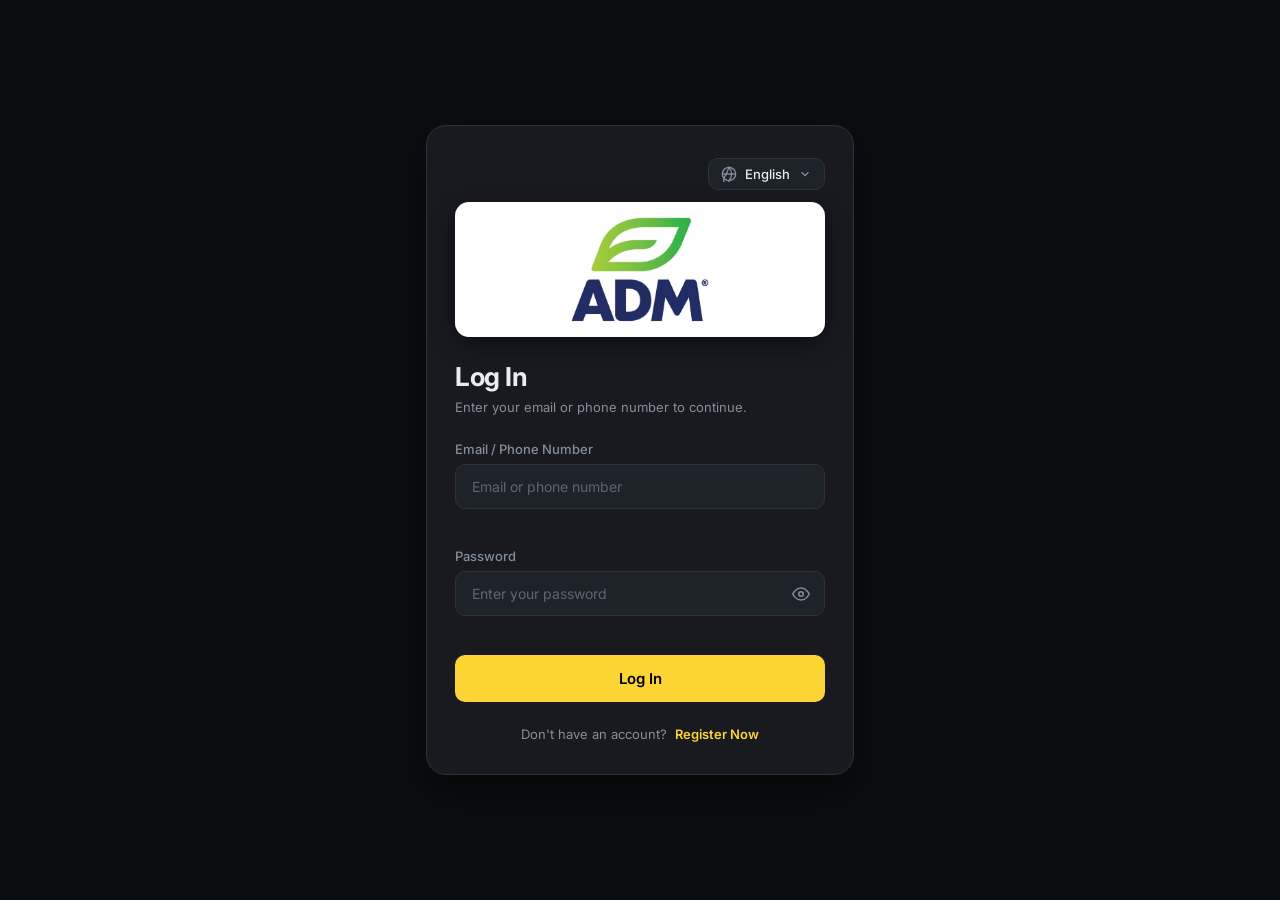
==== index.html @ 48a0dacd "Upload full project with vercel config and fixed backend" ====
<!DOCTYPE html>
<html lang="en" dir="ltr">
<head>
    <meta charset="UTF-8">
    <meta name="viewport" content="width=device-width, initial-scale=1.0">
    <title>ADM - Crypto Trading Platform</title>
    <link rel="stylesheet" href="index.css">
    <!-- فونت‌های استاندارد بین‌المللی -->
    <link rel="preconnect" href="https://fonts.googleapis.com">
    <link rel="preconnect" href="https://fonts.gstatic.com" crossorigin>
    <link href="https://fonts.googleapis.com/css2?family=Inter:wght@400;500;600;700&family=Vazirmatn:wght@400;500;600;700&display=swap" rel="stylesheet">
</head>
<body>

    <!-- نوار اعلان بالای صفحه -->
    <div id="toastNotification" class="toast-alert" aria-live="polite"></div>

    <div class="auth-wrapper">
        <div class="auth-card">
            
            <!-- دکمه شیک و کاستوم تغییر زبان -->
            <div class="card-top-bar">
                <div class="custom-dropdown" id="langDropdown">
                    <button type="button" class="lang-trigger" id="langTriggerBtn">
                        <svg class="globe-icon" viewBox="0 0 24 24" fill="none" stroke="currentColor" stroke-width="2">
                            <circle cx="12" cy="12" r="10"></circle>
                            <line x1="2" y1="12" x2="22" y2="12"></line>
                            <path d="M12 2a15.3 15.3 0 0 1 4 10 15.3 15.3 0 0 1-4 10 15.3 15.3 0 0 1-4 10 15.3 15.3 0 0 1-4-10 15.3 15.3 0 0 1 4-10z"></path>
                        </svg>
                        <span id="currentLangLabel">English</span>
                        <svg class="arrow-icon" viewBox="0 0 24 24" fill="none" stroke="currentColor" stroke-width="2">
                            <polyline points="6 9 12 15 18 9"></polyline>
                        </svg>
                    </button>

                    <div class="lang-menu" id="langMenu">
                        <div class="lang-item active" data-value="en">English <span class="check-mark">✓</span></div>
                        <div class="lang-item" data-value="fr">Français <span class="check-mark">✓</span></div>
                        <div class="lang-item" data-value="ru">Русский <span class="check-mark">✓</span></div>
                        <div class="lang-item" data-value="ar">العربية <span class="check-mark">✓</span></div>
                        <div class="lang-item" data-value="fa">فارسی <span class="check-mark">✓</span></div>
                    </div>
                </div>
            </div>

            <!-- لوگوی پلتفرم ADM -->
            <div class="auth-brand-logo">
                <img src="logo.jpg" alt="ADM Logo" class="brand-logo-img">
            </div>

            <!-- ================= فرم ورود (Log In) ================= -->
            <div id="loginSection" class="form-container">
                <h1 class="card-title" data-i18n="loginTitle">Log In</h1>
                <p class="card-subtitle" data-i18n="loginSubtitle">Enter your email or phone number to continue.</p>

                <form id="loginForm" novalidate autocomplete="off">
                    <div class="input-group">
                        <label data-i18n="identLabel">Email / Phone Number</label>
                        <div class="modern-input-wrapper">
                            <input type="text" id="loginIdentifier" data-i18n-ph="identPlaceholder" placeholder="Email or Phone Number">
                        </div>
                        <span class="error-msg" id="loginIdentError"></span>
                    </div>

                    <div class="input-group">
                        <label data-i18n="passwordLabel">Password</label>
                        <div class="modern-input-wrapper">
                            <input type="password" id="loginPassword" data-i18n-ph="passPlaceholder" placeholder="Enter your password">
                            <button type="button" class="eye-btn" data-target="loginPassword" aria-label="Toggle Password">
                                <svg class="eye-icon" viewBox="0 0 24 24" fill="none" stroke="currentColor" stroke-width="2">
                                    <path d="M1 12s4-8 11-8 11 8 11 8-4 8-11 8-11-8-11-8z"></path>
                                    <circle cx="12" cy="12" r="3"></circle>
                                </svg>
                            </button>
                        </div>
                        <span class="error-msg" id="loginPassError"></span>
                    </div>

                    <button type="submit" class="submit-btn" data-i18n="loginBtn">Log In</button>
                </form>

                <div class="switch-auth">
                    <span data-i18n="noAccountText">Don't have an account?</span>
                    <a href="javascript:void(0)" id="goToRegister" data-i18n="registerNowLink">Register Now</a>
                </div>
            </div>

            <!-- ================= فرم ثبت‌نام (Register) ================= -->
            <div id="registerSection" class="form-container hidden">
                <h1 class="card-title" data-i18n="regTitle">Create Account</h1>
                <p class="card-subtitle" data-i18n="regSubtitle">Enter your details to register.</p>

                <form id="registerForm" novalidate autocomplete="off">
                    
                    <!-- ورودی ایمیل یا شماره موبایل -->
                    <div class="input-group">
                        <label data-i18n="identLabel">Email / Phone Number</label>
                        <div class="modern-input-wrapper">
                            <input type="text" id="regIdentifier" data-i18n-ph="identPlaceholder" placeholder="Email or Phone Number">
                        </div>
                        <span class="error-msg" id="regIdentError"></span>
                    </div>

                    <!-- نام کامل -->
                    <div class="input-group">
                        <label data-i18n="fullNameLabel">Full Name</label>
                        <div class="modern-input-wrapper">
                            <input type="text" id="regFullName" data-i18n-ph="fullNamePlaceholder" placeholder="Your full name">
                        </div>
                        <span class="error-msg" id="regFullNameError"></span>
                    </div>

                    <!-- رمز عبور -->
                    <div class="input-group">
                        <label data-i18n="passwordLabel">Password</label>
                        <div class="modern-input-wrapper">
                            <input type="password" id="regPassword" data-i18n-ph="passPlaceholder" placeholder="Enter your password">
                            <button type="button" class="eye-btn" data-target="regPassword" aria-label="Toggle Password">
                                <svg class="eye-icon" viewBox="0 0 24 24" fill="none" stroke="currentColor" stroke-width="2">
                                    <path d="M1 12s4-8 11-8 11 8 11 8-4 8-11 8-11-8-11-8z"></path>
                                    <circle cx="12" cy="12" r="3"></circle>
                                </svg>
                            </button>
                        </div>
                        <span class="error-msg" id="regPassError"></span>
                    </div>

                    <!-- تکرار رمز عبور -->
                    <div class="input-group">
                        <label data-i18n="confirmPasswordLabel">Confirm Password</label>
                        <div class="modern-input-wrapper">
                            <input type="password" id="regConfirmPassword" data-i18n-ph="confirmPassPlaceholder" placeholder="Re-enter password">
                            <button type="button" class="eye-btn" data-target="regConfirmPassword" aria-label="Toggle Password">
                                <svg class="eye-icon" viewBox="0 0 24 24" fill="none" stroke="currentColor" stroke-width="2">
                                    <path d="M1 12s4-8 11-8 11 8 11 8-4 8-11 8-11-8-11-8z"></path>
                                    <circle cx="12" cy="12" r="3"></circle>
                                </svg>
                            </button>
                        </div>
                        <span class="error-msg" id="regConfirmPassError"></span>
                    </div>

                    <!-- کد دعوت (اجباری) -->
                    <div class="input-group">
                        <label data-i18n="inviteLabel">Invite Code *</label>
                        <div class="modern-input-wrapper">
                            <input type="text" id="regInviteCode" data-i18n-ph="invitePlaceholder" placeholder="Enter referral code">
                        </div>
                        <span class="error-msg" id="regInviteError"></span>
                    </div>

                    <!-- قوانین -->
                    <div class="terms-group">
                        <input type="checkbox" id="termsCheck">
                        <label for="termsCheck" data-i18n="termsLabel">I agree to the platform Terms of Service & Privacy Policy.</label>
                    </div>

                    <button type="submit" class="submit-btn" id="regSubmitBtn" disabled data-i18n="registerBtn">Register</button>
                </form>

                <div class="switch-auth">
                    <span data-i18n="alreadyRegisteredText">Already registered?</span>
                    <a href="javascript:void(0)" id="goToLogin" data-i18n="loginNowLink">Log In</a>
                </div>
            </div>

            <!-- ================= بخش کمکی صفحه اصلی ================= -->
            <div id="homeSection" class="form-container hidden">
                <div class="home-box">
                    <div class="home-badge">
                        <svg viewBox="0 0 24 24" fill="none" stroke="currentColor" stroke-width="2.5">
                            <polyline points="20 6 9 17 4 12"></polyline>
                        </svg>
                    </div>
                    <h1 class="card-title" data-i18n="homeTitle">Dashboard</h1>
                    <p class="card-subtitle" id="userGreeting"></p>
                    <div class="home-card-mockup">
                        <div class="home-info-text" data-i18n="homeInfo">System ready. Waiting for remaining 5 platform pages.</div>
                    </div>
                    <button type="button" class="logout-btn" id="logoutBtn" data-i18n="logoutBtn">Log Out</button>
                </div>
            </div>

        </div>
    </div>

    <script src="index.js"></script>
</body>
</html>
---- index.css ----
/* پالت استاندارد و عمیق بایننس (Binance Dark Scheme) */
:root {
    --bg-body: #0B0E11;
    --bg-card: #181A20;
    --bg-input: #1E2329;
    --bg-input-hover: #2B313A;
    --border-color: #2E323A;
    --border-focus: #FCD535;
    --primary-yellow: #FCD535;
    --primary-hover: #F0B90B;
    --text-white: #EAECEF;
    --text-gray: #848E9C;
    --text-placeholder: #5E6673;
    --error-red: #F6465D;
    --success-green: #0ECB81;
    --font-main: 'Inter', 'Vazirmatn', -apple-system, sans-serif;
}

* {
    box-sizing: border-box;
    margin: 0;
    padding: 0;
    font-family: var(--font-main);
    -webkit-tap-highlight-color: transparent;
}

body {
    background-color: var(--bg-body);
    color: var(--text-white);
    min-height: 100vh;
    display: flex;
    justify-content: center;
    align-items: center;
}

.auth-wrapper {
    width: 100%;
    max-width: 460px;
    padding: 24px 16px;
}

.auth-card {
    background-color: var(--bg-card);
    border: 1px solid var(--border-color);
    border-radius: 20px;
    padding: 32px 28px;
    box-shadow: 0 16px 40px rgba(0, 0, 0, 0.6);
    position: relative;
}

/* ================= استایل شیک و مدرن سلکتور زبان ================= */
.card-top-bar {
    display: flex;
    justify-content: flex-end;
    margin-bottom: 12px;
}

[dir="rtl"] .card-top-bar {
    justify-content: flex-start;
}

.custom-dropdown {
    position: relative;
    user-select: none;
}

.lang-trigger {
    display: flex;
    align-items: center;
    gap: 8px;
    background-color: var(--bg-input);
    border: 1px solid var(--border-color);
    color: var(--text-white);
    padding: 7px 12px;
    border-radius: 10px;
    cursor: pointer;
    font-size: 13px;
    font-weight: 500;
    transition: all 0.2s ease;
}

.lang-trigger:hover {
    background-color: var(--bg-input-hover);
    border-color: #474D57;
}

.globe-icon {
    width: 16px;
    height: 16px;
    stroke: var(--text-gray);
}

.arrow-icon {
    width: 14px;
    height: 14px;
    stroke: var(--text-gray);
    transition: transform 0.2s ease;
}

.custom-dropdown.open .arrow-icon {
    transform: rotate(180deg);
}

.lang-menu {
    position: absolute;
    top: calc(100% + 8px);
    right: 0;
    background-color: #1E2329;
    border: 1px solid #363C45;
    border-radius: 12px;
    min-width: 140px;
    padding: 6px;
    box-shadow: 0 10px 25px rgba(0, 0, 0, 0.7);
    opacity: 0;
    visibility: hidden;
    transform: translateY(-8px);
    transition: all 0.2s ease;
    z-index: 100;
}

[dir="rtl"] .lang-menu {
    right: auto;
    left: 0;
}

.custom-dropdown.open .lang-menu {
    opacity: 1;
    visibility: visible;
    transform: translateY(0);
}

.lang-item {
    display: flex;
    align-items: center;
    justify-content: space-between;
    padding: 8px 12px;
    border-radius: 8px;
    color: var(--text-gray);
    font-size: 13px;
    cursor: pointer;
    transition: all 0.15s ease;
}

.lang-item:hover {
    background-color: #2B313A;
    color: var(--text-white);
}

.lang-item.active {
    color: var(--primary-yellow);
    font-weight: 600;
    background-color: rgba(252, 213, 53, 0.08);
}

.check-mark {
    display: none;
    font-size: 12px;
}

.lang-item.active .check-mark {
    display: inline-block;
}

/* ================= بنر هدر کامل و جذاب لوگوی ADM ================= */
.auth-brand-logo {
    display: flex;
    justify-content: center;
    align-items: center;
    width: 100%;
    margin-bottom: 24px;
}

.brand-logo-img {
    width: 100%;
    height: 135px;
    object-fit: contain;
    background-color: #ffffff;
    border-radius: 14px;
    padding: 10px 20px;
    box-shadow: 0 8px 24px rgba(0, 0, 0, 0.45);
    display: block;
}

/* ================= متون و عناوین ================= */
.card-title {
    font-size: 26px;
    font-weight: 700;
    color: var(--text-white);
    margin-bottom: 6px;
    letter-spacing: -0.4px;
}

.card-subtitle {
    font-size: 13px;
    color: var(--text-gray);
    margin-bottom: 24px;
    line-height: 1.5;
}

/* ================= کادرهای ورودی مدرن ================= */
.input-group {
    margin-bottom: 18px;
    display: flex;
    flex-direction: column;
}

.input-group label {
    font-size: 13px;
    font-weight: 500;
    color: var(--text-gray);
    margin-bottom: 7px;
}

.modern-input-wrapper {
    position: relative;
    display: flex;
    align-items: center;
    background-color: var(--bg-input);
    border: 1px solid var(--border-color);
    border-radius: 10px;
    transition: all 0.2s ease;
}

.modern-input-wrapper:hover {
    border-color: #474D57;
}

.modern-input-wrapper:focus-within {
    border-color: var(--border-focus);
    background-color: var(--bg-card);
    box-shadow: 0 0 0 1px var(--border-focus);
}

.modern-input-wrapper input {
    width: 100%;
    background: transparent;
    border: none;
    outline: none;
    padding: 13px 16px;
    color: var(--text-white);
    font-size: 14px;
    font-weight: 400;
}

.modern-input-wrapper input::placeholder {
    color: var(--text-placeholder);
}

.eye-btn {
    background: transparent;
    border: none;
    outline: none;
    padding: 0 14px;
    cursor: pointer;
    display: flex;
    align-items: center;
}

.eye-icon {
    width: 18px;
    height: 18px;
    stroke: var(--text-gray);
    transition: stroke 0.2s;
}

.eye-btn:hover .eye-icon {
    stroke: var(--text-white);
}

.error-msg {
    color: var(--error-red);
    font-size: 11px;
    margin-top: 5px;
    min-height: 16px;
}

/* ================= شرایط و قوانین ================= */
.terms-group {
    display: flex;
    align-items: flex-start;
    gap: 10px;
    margin: 18px 0 22px 0;
}

.terms-group input[type="checkbox"] {
    accent-color: var(--primary-yellow);
    width: 16px;
    height: 16px;
    margin-top: 2px;
    cursor: pointer;
}

.terms-group label {
    font-size: 12px;
    color: var(--text-gray);
    cursor: pointer;
    line-height: 1.4;
    user-select: none;
}

/* ================= دکمه اصلی (Binance Style) ================= */
.submit-btn {
    width: 100%;
    background-color: var(--primary-yellow);
    color: #000;
    font-size: 15px;
    font-weight: 600;
    border: none;
    outline: none;
    border-radius: 10px;
    padding: 14px;
    cursor: pointer;
    transition: all 0.2s ease;
}

.submit-btn:hover:not(:disabled) {
    background-color: var(--primary-hover);
    transform: translateY(-1px);
}

.submit-btn:active:not(:disabled) {
    transform: translateY(0);
}

.submit-btn:disabled {
    background-color: #2F333B;
    color: #5E6673;
    cursor: not-allowed;
    opacity: 0.7;
}

/* لینک زیر فرم برای جابجایی */
.switch-auth {
    margin-top: 24px;
    text-align: center;
    font-size: 13px;
    color: var(--text-gray);
}

.switch-auth a {
    color: var(--primary-yellow);
    text-decoration: none;
    font-weight: 600;
    margin-inline-start: 4px;
    transition: color 0.15s;
}

.switch-auth a:hover {
    text-decoration: underline;
    color: var(--primary-hover);
}

/* ================= صفحه خانه (Home) ================= */
.home-box {
    text-align: center;
    padding: 10px 0;
}

.home-badge {
    width: 64px;
    height: 64px;
    margin: 0 auto 16px;
    background-color: rgba(14, 203, 129, 0.12);
    border-radius: 50%;
    display: flex;
    align-items: center;
    justify-content: center;
}

.home-badge svg {
    width: 32px;
    height: 32px;
    stroke: var(--success-green);
}

.home-card-mockup {
    background-color: var(--bg-input);
    border: 1px dashed var(--border-color);
    padding: 24px;
    border-radius: 12px;
    margin: 24px 0;
}

.home-info-text {
    font-size: 13px;
    color: var(--text-gray);
    line-height: 1.6;
}

.logout-btn {
    background-color: transparent;
    border: 1px solid var(--border-color);
    color: var(--text-white);
    padding: 10px 28px;
    border-radius: 8px;
    cursor: pointer;
    font-size: 13px;
    font-weight: 500;
    transition: all 0.2s;
}

.logout-btn:hover {
    border-color: var(--error-red);
    color: var(--error-red);
}

/* ================= اعلان هوایی بالا (Toast) ================= */
.toast-alert {
    position: fixed;
    top: 24px;
    left: 50%;
    transform: translateX(-50%) translateY(-100px);
    background-color: #1E2329;
    border: 1px solid #363C45;
    border-left: 4px solid var(--success-green);
    color: var(--text-white);
    padding: 14px 26px;
    border-radius: 10px;
    font-size: 14px;
    font-weight: 500;
    box-shadow: 0 10px 30px rgba(0, 0, 0, 0.7);
    opacity: 0;
    transition: all 0.35s cubic-bezier(0.18, 0.89, 0.32, 1.28);
    z-index: 9999;
}

[dir="rtl"] .toast-alert {
    border-left: 1px solid #363C45;
    border-right: 4px solid var(--success-green);
}

.toast-alert.show {
    transform: translateX(-50%) translateY(0);
    opacity: 1;
}

.toast-alert.error {
    border-left-color: var(--error-red);
}

[dir="rtl"] .toast-alert.error {
    border-right-color: var(--error-red);
}

.hidden {
    display: none !important;
}
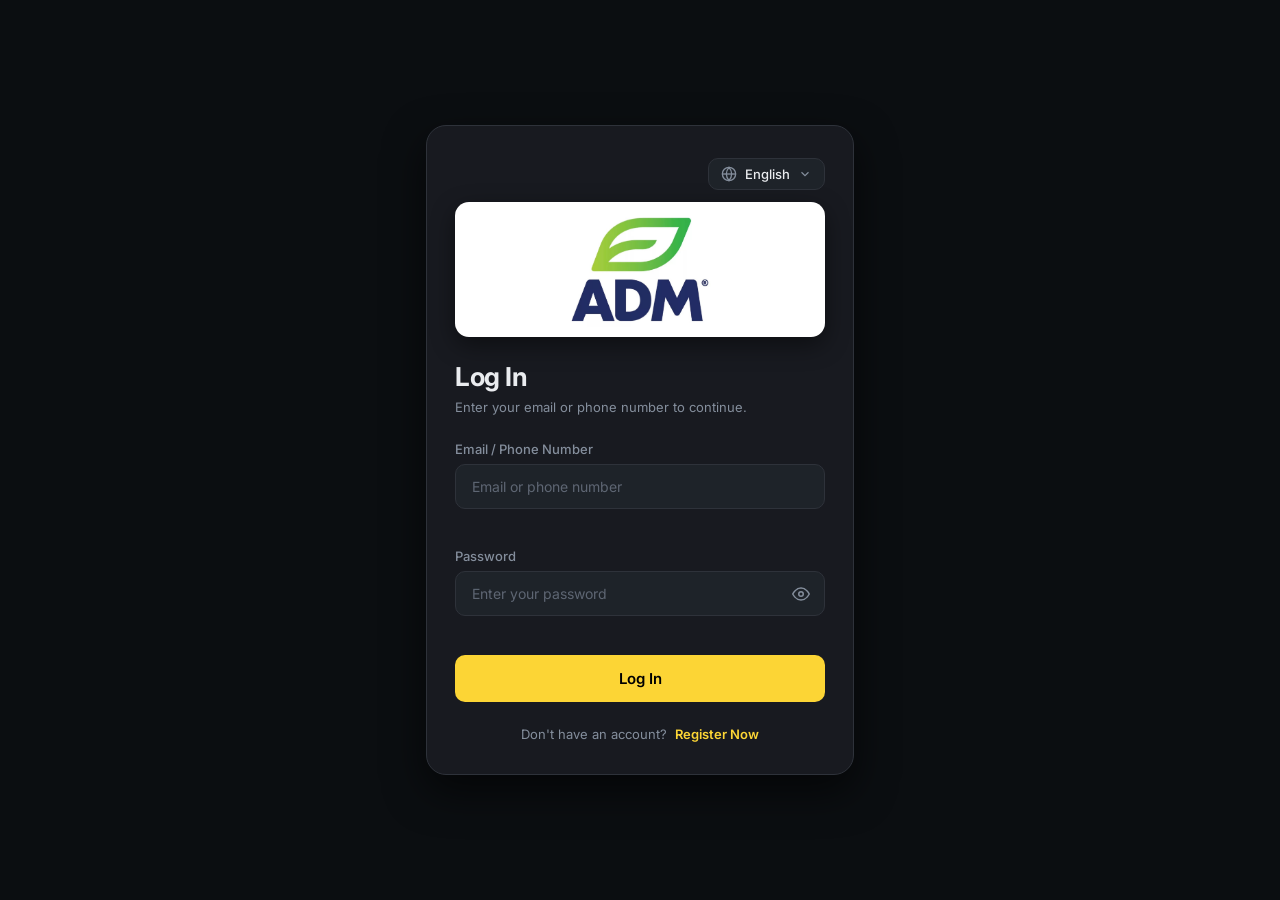
==== commit a0d96163: "Fix unauthorized admin redirect, sync language storage, and eliminate language flash on index page" ====
--- a/index.html
+++ b/index.html
@@ -4,6 +4,17 @@
     <meta charset="UTF-8">
     <meta name="viewport" content="width=device-width, initial-scale=1.0">
     <title>ADM - Crypto Trading Platform</title>
+
+    <!-- تنظیم فوری زبان و جهت صفحه در ثانیه صفر جهت حذف کامل پرش زبانی -->
+    <script>
+        (function () {
+            var savedLang = localStorage.getItem('platform_lang') || 'en';
+            var isRtl = (savedLang === 'fa' || savedLang === 'ar');
+            document.documentElement.lang = savedLang;
+            document.documentElement.dir = isRtl ? 'rtl' : 'ltr';
+        })();
+    </script>
+
     <link rel="stylesheet" href="index.css">
     <!-- فونت‌های استاندارد بین‌المللی -->
     <link rel="preconnect" href="https://fonts.googleapis.com">
@@ -25,16 +36,16 @@
                         <svg class="globe-icon" viewBox="0 0 24 24" fill="none" stroke="currentColor" stroke-width="2">
                             <circle cx="12" cy="12" r="10"></circle>
                             <line x1="2" y1="12" x2="22" y2="12"></line>
-                            <path d="M12 2a15.3 15.3 0 0 1 4 10 15.3 15.3 0 0 1-4 10 15.3 15.3 0 0 1-4 10 15.3 15.3 0 0 1-4-10 15.3 15.3 0 0 1 4-10z"></path>
+                            <path d="M12 2a15.3 15.3 0 0 1 4 10 15.3 15.3 0 0 1-4 10 15.3 15.3 0 0 1-4-10 15.3 15.3 0 0 1 4-10z"></path>
                         </svg>
-                        <span id="currentLangLabel">English</span>
+                        <span id="currentLangLabel">Language</span>
                         <svg class="arrow-icon" viewBox="0 0 24 24" fill="none" stroke="currentColor" stroke-width="2">
                             <polyline points="6 9 12 15 18 9"></polyline>
                         </svg>
                     </button>
 
                     <div class="lang-menu" id="langMenu">
-                        <div class="lang-item active" data-value="en">English <span class="check-mark">✓</span></div>
+                        <div class="lang-item" data-value="en">English <span class="check-mark">✓</span></div>
                         <div class="lang-item" data-value="fr">Français <span class="check-mark">✓</span></div>
                         <div class="lang-item" data-value="ru">Русский <span class="check-mark">✓</span></div>
                         <div class="lang-item" data-value="ar">العربية <span class="check-mark">✓</span></div>
@@ -184,6 +195,8 @@
         </div>
     </div>
 
+    <!-- بارگذاری کانفیگ مرکزی قبل از اسکریپت اصلی -->
+    <script src="config.js"></script>
     <script src="index.js"></script>
 </body>
 </html>
